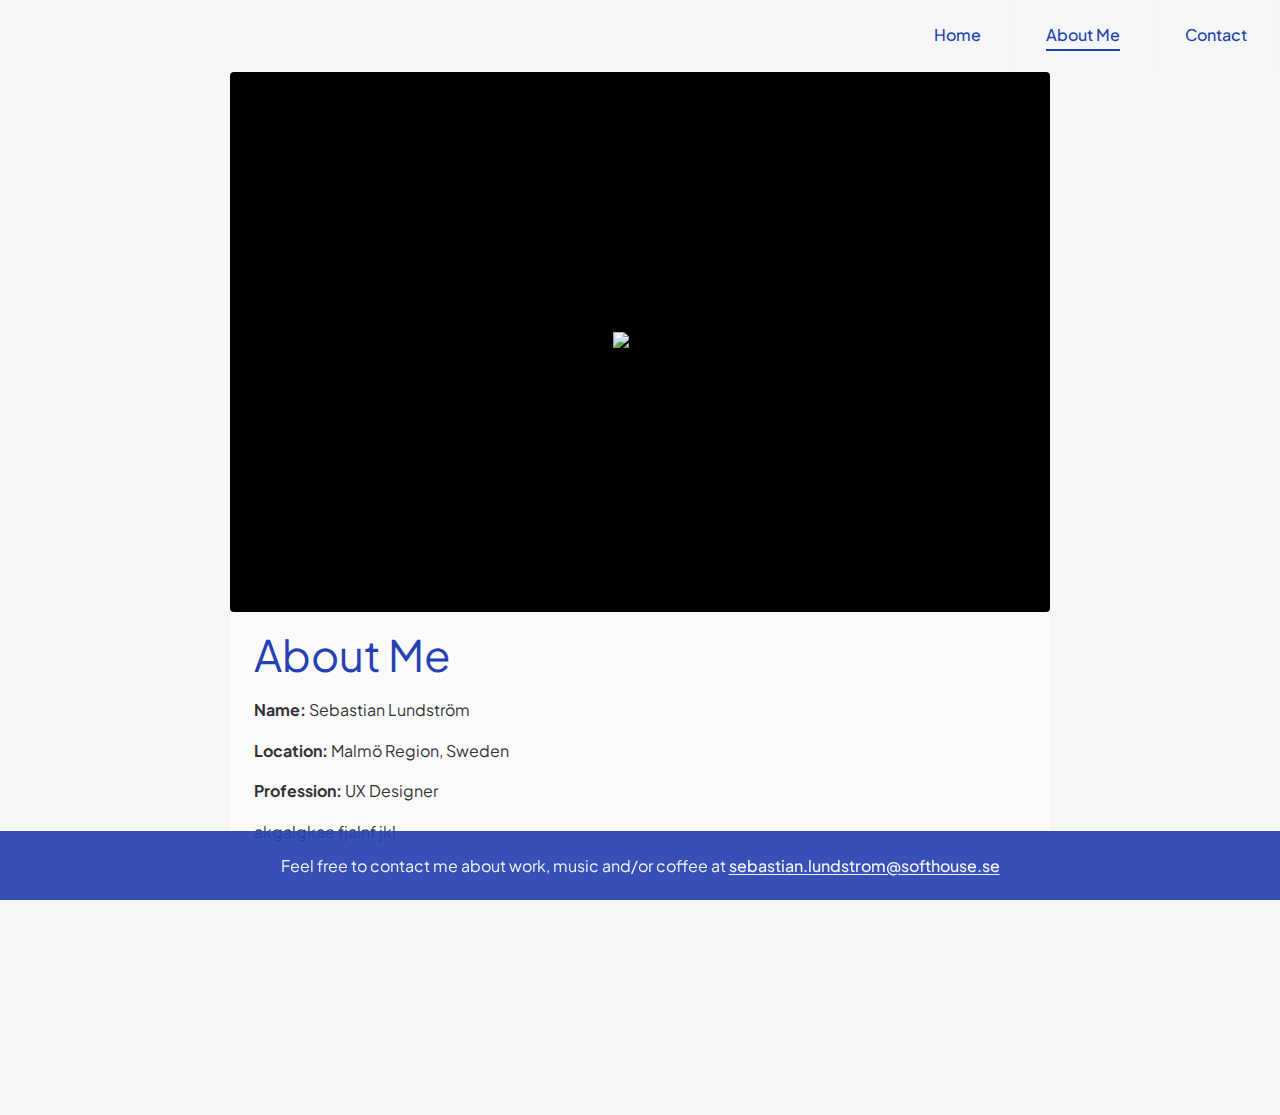
==== aboutme.html @ 915671b0 "design" ====
<!DOCTYPE html>
<html lang="en">
<head>
    <title>Sebastian Lundström - UX Designer</title>
    <meta charset="UTF-8">
    <link rel="preconnect" href="https://fonts.googleapis.com">
    <link rel="preconnect" href="https://fonts.gstatic.com" crossorigin>
    <link href="https://fonts.googleapis.com/css2?family=Plus+Jakarta+Sans:ital,wght@0,200..800;1,200..800&display=swap" rel="stylesheet">
    <link rel="stylesheet" type="text/css" href="styles.css">
    <meta name="viewport" content="width=device-width, initial-scale=1" />
    <meta name="keywords" content="seblund, ux-design, ux-designer, seblund, sebastian lundstrom, sebastian lundström, ux,">
    <meta name="description" content="Sebastian Lundström - UX-designer Based In Malmö, Sweden.">
</head>
<body>
    <header class="header">
        <input class="menu-btn" type="checkbox" id="menu-btn" />
        <label class="menu-icon" for="menu-btn"><span class="navicon"></span></label>
        <ul class="menu">
          <li><a href="index.html">Home</a></li>
          <li><a href="aboutme.html" class="active">About Me</a></li>
          <li><a href="#contact">Contact</a></li>
        </ul>
      </header>
    <main>
        
        <section class="project-details">
            <div class="project-details-box" style="background-color: #000;">
                <img src="me.png" alt="me 2">
            </div>
            <div class="description">
                <p><h2>About Me</h2></p>
                <p><b>Name:</b> Sebastian Lundström</p>
                <p><b>Location:</b> Malmö Region, Sweden</p>
                <p><b>Profession:</b> UX Designer</p>
                <p>akgalgkae fjalnf jkl</p>
            </div>
        </section>
    </main>
    <footer>
        <p>Feel free to contact me about work, music and/or coffee at <a href="mailto:sebastian.lundstrom@softhouse.se"> sebastian.lundstrom@softhouse.se</a></p>
    </footer>
</body>
</html>
---- styles.css ----
* {
    margin: 0;
    padding: 0;
    box-sizing: border-box;
    font-family: Plus Jakarta Sans, sans-serif;
}

body {
    display: flex;
    flex-direction: column;
    align-items: center;
    background-color: #F4F7F5;
}

header {
    margin-bottom: 0px;
}

h1 {
    font-size: 3em;
    font-weight: 200;
    color: #2541B2;
    line-height: 1.3em;
}

h2 {
    font-size: 2.7em;
    font-weight: 400;
    color: #2541B2;
}

a {
    color: #2541B2;
    font-weight: 500;
  }

  .header ul li a.active
  {
    text-decoration: underline;
    text-underline-offset: 8px;
    text-decoration-thickness: 2px;
}
  
  /* header */
  
  .header {
    background-color: #F4F7F5;
    box-shadow: 1px 1px 4px 0 rgba(0,0,0,0.1);
    position: fixed;
    width: 100%;
    z-index: 3;
  }
  
  .header ul {
    margin: 0;
    padding: 0;
    list-style: none;
    overflow: hidden;
    background-color: #F4F7F5;
  }
  
  .header li a {
    display: block;
    padding: 20px 20px;
    border-right: 1px solid #f4f4f4;
    text-decoration: none;
  }
  
  .header li a:hover,
  .header .menu-btn:hover {
    text-decoration: underline;
    text-underline-offset: 8px;
    text-decoration-thickness: 2px;
    opacity: 0.6;
  }

  
  .header .logo {
    display: block;
    float: left;
    font-size: 2em;
    padding: 10px 20px;
    text-decoration: none;
  }
  
  /* menu */
  
  .header .menu {
    clear: both;
    max-height: 0;
    transition: max-height .2s ease-out;
  }
  
  /* menu icon */
  
  .header .menu-icon {
    cursor: pointer;
    display: inline-block;
    float: right;
    padding: 28px 20px;
    position: relative;
    user-select: none;
  }
  
  .header .menu-icon .navicon {
    background: #2541B2;
    display: block;
    height: 2px;
    position: relative;
    transition: background .2s ease-out;
    width: 18px;
  }
  
  .header .menu-icon .navicon:before,
  .header .menu-icon .navicon:after {
    background: #2541B2;
    content: '';
    display: block;
    height: 100%;
    position: absolute;
    transition: all .2s ease-out;
    width: 100%;
  }
  
  .header .menu-icon .navicon:before {
    top: 5px;
  }
  
  .header .menu-icon .navicon:after {
    top: -5px;
  }
  
  /* menu btn */
  
  .header .menu-btn {
    display: none;
  }
  
  .header .menu-btn:checked ~ .menu {
    max-height: 240px;
  }
  
  .header .menu-btn:checked ~ .menu-icon .navicon {
    background: transparent;
  }
  
  .header .menu-btn:checked ~ .menu-icon .navicon:before {
    transform: rotate(-45deg);
  }
  
  .header .menu-btn:checked ~ .menu-icon .navicon:after {
    transform: rotate(45deg);
  }
  
  .header .menu-btn:checked ~ .menu-icon:not(.steps) .navicon:before,
  .header .menu-btn:checked ~ .menu-icon:not(.steps) .navicon:after {
    top: 0;
  }
  
  /* 48em = 768px */
  
  @media (min-width: 48em) {
    .header li {
      float: left;
    }
    .header li a {
      padding: 24px 32px;
    }
    .header .menu {
      clear: none;
      float: right;
      max-height: none;
    }
    .header .menu-icon {
      display: none;
    }
  }

main {
    display: flex;
    flex-wrap: wrap;
    justify-content: left;
    gap: 40px;
    padding-top: 24px;
}

.welcome {
    padding-top: 56px;
    padding-left: 16px;
    padding-right: 16px;
}

.projects {
    display: grid;
    width: 100%;
    max-height: 100%;
}

.project-box {
    position: relative;
    display: flex;
    align-items: center;
    justify-content: center;
    overflow: hidden;
    aspect-ratio: 4 / 3;
}

.projects img {
    max-width: 70%;
    max-height: 80%;
}

.overlay {
    position: absolute;
    top: 0;
    left: 0;
    width: 100%;
    height: 100%;
    background-color: rgba(33, 33, 33, 0.6);
    color: #F4F7F5;
    display: flex;
    align-items: center;
    justify-content: center;
    opacity: 0;
    transition: opacity 0.1s ease;
    backdrop-filter: blur(0.5px);
}

.project-box:active .overlay {
    opacity: 1;
}

.overlay-text {
    font-size: 3em;
    font-weight: 700;
    text-align: center;
    padding: 24px;
}

.project-details {
    display: flex;
    flex-direction: column;
    align-items: center;
    width: 100%;
}

.project-details-box {
    position: relative;
    display: flex;
    align-items: center;
    justify-content: center;
    overflow: hidden;
    width: 100%;
    height: 60vh;
    border-radius: 4px;
}

.project-details-box img {
    max-width: 80%;
    max-height: 80%;
    object-fit: cover;
}

.description {
    padding-top: 0px;
    width: 100%;
    padding-left: 16px;
    padding-right: 16px;
    align-items: center;
    justify-content: center;
}

.description p {
    margin-bottom: 15px;
    line-height: 1.6;
    color: #333;
}

footer {
    bottom: 0;
    position: relative;
    width: 100%;
    padding-top: 80px;
    padding-bottom: 80px;
    background-color: #2541B2;
    text-align: center;
    color: #F4F7F5;
    font-size: 16px;
}

footer p {
    text-align: center;
    padding-left: 40px;
    padding-right: 40px;
}

footer a {
    color: #F4F7F5;
    text-underline-offset: 2px;
}

footer a:hover {
    opacity: 0.6;
}


@media only screen and (min-device-width: 640px) {


    .welcome {
        padding-left: 0px;
        padding-right: 0px;
    }
    

    h1 {
        font-size: 5em;
        color: #2541B2;
    }

    .header {
        box-shadow: 1px 1px 4px 0 rgba(0,0,0,0);
        width: 100%;
      }
      

    main {
        width: 90%;
        margin-bottom: 240px;
    }

    .projects {
        display: grid;
        grid-template-columns: repeat(auto-fit, minmax(400px, 1fr));
        width: 100%;
        gap: 8px;
    }

    .project-box {
        border-radius: 4px;
    }

    .project-box:hover .overlay {
        opacity: 1;
    }
    

    .project-details {
        display: flex;
        flex-direction: column;
        align-items: center;
        width: 80%;
        margin: auto;
        padding-top: 48px;
    }

    .description {
        padding-top: 0px;
        padding-bottom: 16px;
        width: 100%;
        padding-left: 24px;
        padding-right: 24px;
        background-color: #fbfbfb;
    }

    footer {
        position: fixed;
        padding-top: 24px;
        padding-bottom: 24px;
        background-color: rgba(37, 65, 178, 0.92);

    }

}

@media only screen and (min-device-width: 1280px) {

    main {
        width: 80%;
    }
}    
    @media only screen and (min-device-width: 1920px) {

        main {
            width: 60%;
        }
}
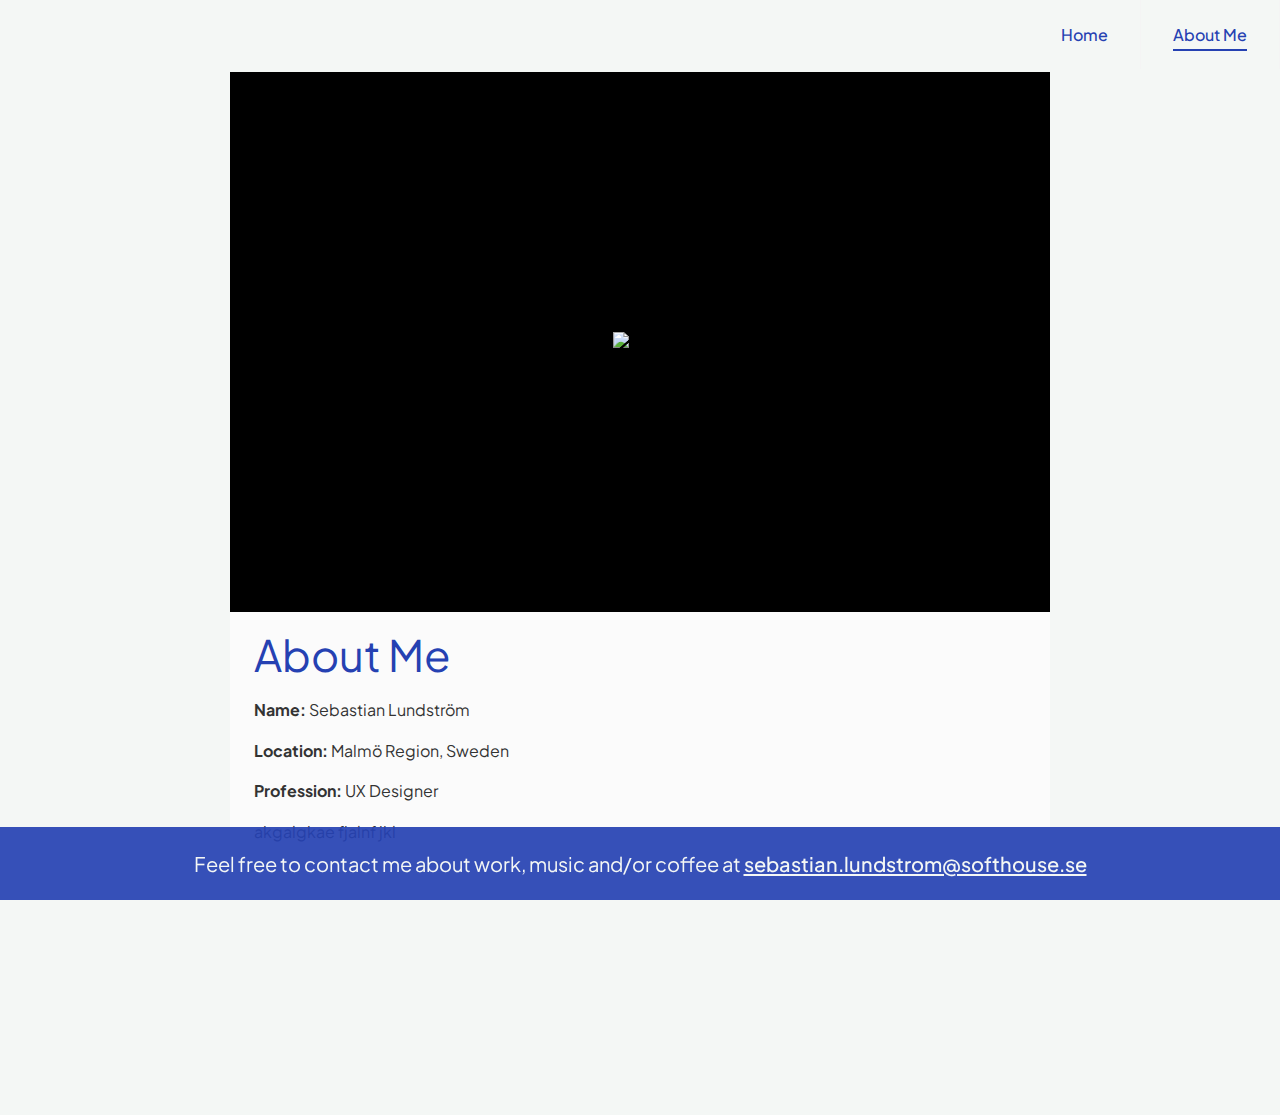
==== commit 971283e9: "fixes" ====
--- a/aboutme.html
+++ b/aboutme.html
@@ -18,7 +18,6 @@
         <ul class="menu">
           <li><a href="index.html">Home</a></li>
           <li><a href="aboutme.html" class="active">About Me</a></li>
-          <li><a href="#contact">Contact</a></li>
         </ul>
       </header>
     <main>
--- a/styles.css
+++ b/styles.css
@@ -242,6 +242,8 @@
     flex-direction: column;
     align-items: center;
     width: 100%;
+    padding-top: 32px;
+    border-radius: 4px;
 }
 
 .project-details-box {
@@ -252,7 +254,6 @@
     overflow: hidden;
     width: 100%;
     height: 60vh;
-    border-radius: 4px;
 }
 
 .project-details-box img {
@@ -285,7 +286,7 @@
     background-color: #2541B2;
     text-align: center;
     color: #F4F7F5;
-    font-size: 16px;
+    font-size: 20px;
 }
 
 footer p {
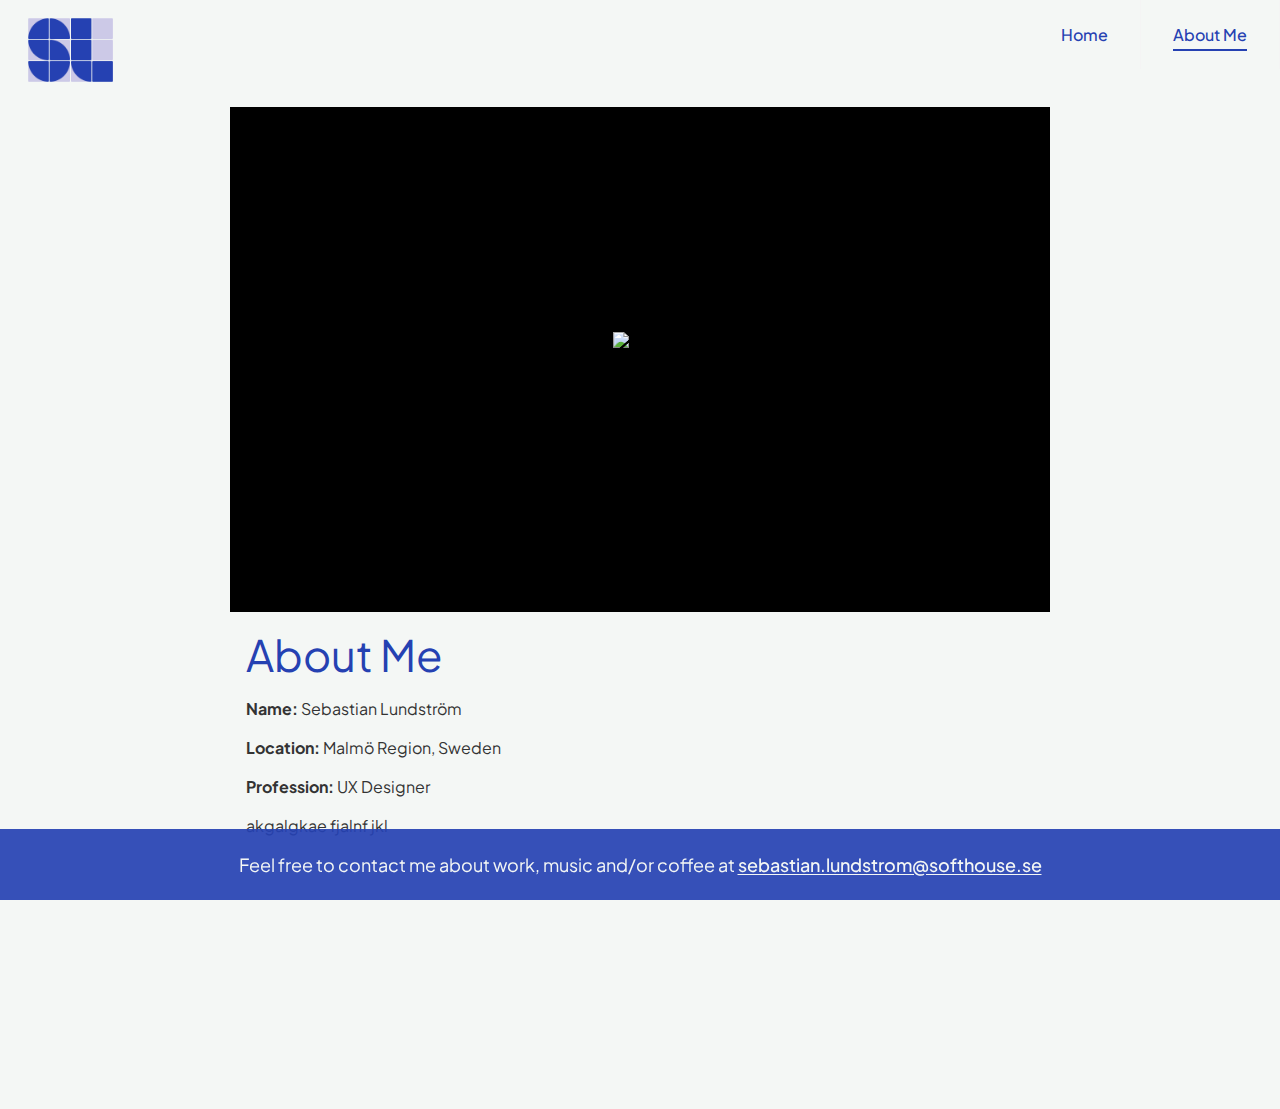
==== commit 9f43e493: "new things to webpages" ====
--- a/aboutme.html
+++ b/aboutme.html
@@ -12,7 +12,7 @@
     <meta name="description" content="Sebastian Lundström - UX-designer Based In Malmö, Sweden.">
 </head>
 <body>
-    <header class="header">
+    <header class="header"><a href="" class="logo"><img src="logo.png"></a>
         <input class="menu-btn" type="checkbox" id="menu-btn" />
         <label class="menu-icon" for="menu-btn"><span class="navicon"></span></label>
         <ul class="menu">
--- a/styles.css
+++ b/styles.css
@@ -29,6 +29,11 @@
     color: #2541B2;
 }
 
+h3 {
+  color:#333;
+  line-height: 250%;
+}
+
 a {
     color: #2541B2;
     font-weight: 500;
@@ -50,6 +55,19 @@
     width: 100%;
     z-index: 3;
   }
+
+  .header .logo {
+    display: block;
+    float: left;
+    font-size: 2em;
+    padding: 10px 20px;
+    text-decoration: none;
+  }
+
+  .header .logo img {
+    height: 80px;
+  }
+  
   
   .header ul {
     margin: 0;
@@ -74,15 +92,7 @@
     opacity: 0.6;
   }
 
-  
-  .header .logo {
-    display: block;
-    float: left;
-    font-size: 2em;
-    padding: 10px 20px;
-    text-decoration: none;
-  }
-  
+
   /* menu */
   
   .header .menu {
@@ -100,6 +110,7 @@
     padding: 28px 20px;
     position: relative;
     user-select: none;
+    background-color: rgba(0,0,0,0);
   }
   
   .header .menu-icon .navicon {
@@ -273,7 +284,7 @@
 
 .description p {
     margin-bottom: 15px;
-    line-height: 1.6;
+    line-height: 150%;
     color: #333;
 }
 
@@ -286,7 +297,7 @@
     background-color: #2541B2;
     text-align: center;
     color: #F4F7F5;
-    font-size: 20px;
+    font-size: 18px;
 }
 
 footer p {
@@ -359,9 +370,9 @@
         padding-top: 0px;
         padding-bottom: 16px;
         width: 100%;
-        padding-left: 24px;
+        /*padding-left: 24px;
         padding-right: 24px;
-        background-color: #fbfbfb;
+        background-color: #fbfbfb;*/
     }
 
     footer {
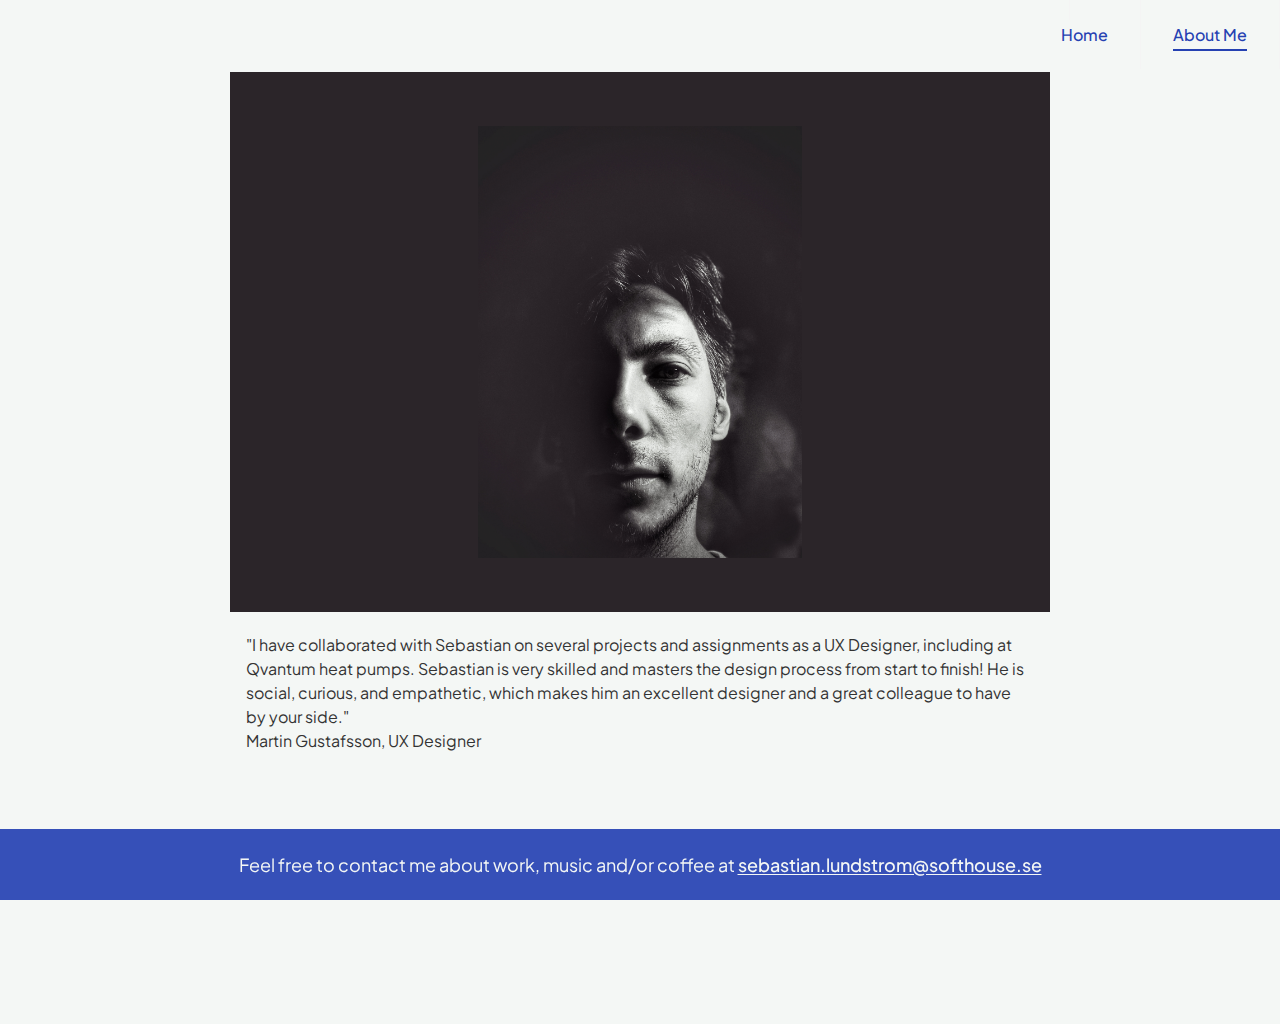
==== commit cf9182db: "changes" ====
--- a/aboutme.html
+++ b/aboutme.html
@@ -12,7 +12,7 @@
     <meta name="description" content="Sebastian Lundström - UX-designer Based In Malmö, Sweden.">
 </head>
 <body>
-    <header class="header"><a href="" class="logo"><img src="logo.png"></a>
+    <header class="header"><a href="" class="logo">
         <input class="menu-btn" type="checkbox" id="menu-btn" />
         <label class="menu-icon" for="menu-btn"><span class="navicon"></span></label>
         <ul class="menu">
@@ -20,21 +20,21 @@
           <li><a href="aboutme.html" class="active">About Me</a></li>
         </ul>
       </header>
-    <main>
+      <main>
         
         <section class="project-details">
-            <div class="project-details-box" style="background-color: #000;">
-                <img src="me.png" alt="me 2">
+            <div class="project-details-box" style="background-color: #2B2529;">
+                <img src="me.jpg" alt="me">
             </div>
             <div class="description">
-                <p><h2>About Me</h2></p>
-                <p><b>Name:</b> Sebastian Lundström</p>
-                <p><b>Location:</b> Malmö Region, Sweden</p>
-                <p><b>Profession:</b> UX Designer</p>
-                <p>akgalgkae fjalnf jkl</p>
+
+                    <br><p>"I have collaborated with Sebastian on several projects and assignments as a UX Designer, including at Qvantum heat pumps. Sebastian is very skilled and masters the design process from start to finish! He is social, curious, and empathetic, which makes him an excellent designer and a great colleague to have by your side." <br>Martin Gustafsson, UX Designer</p>
+
+
             </div>
         </section>
     </main>
+
     <footer>
         <p>Feel free to contact me about work, music and/or coffee at <a href="mailto:sebastian.lundstrom@softhouse.se"> sebastian.lundstrom@softhouse.se</a></p>
     </footer>
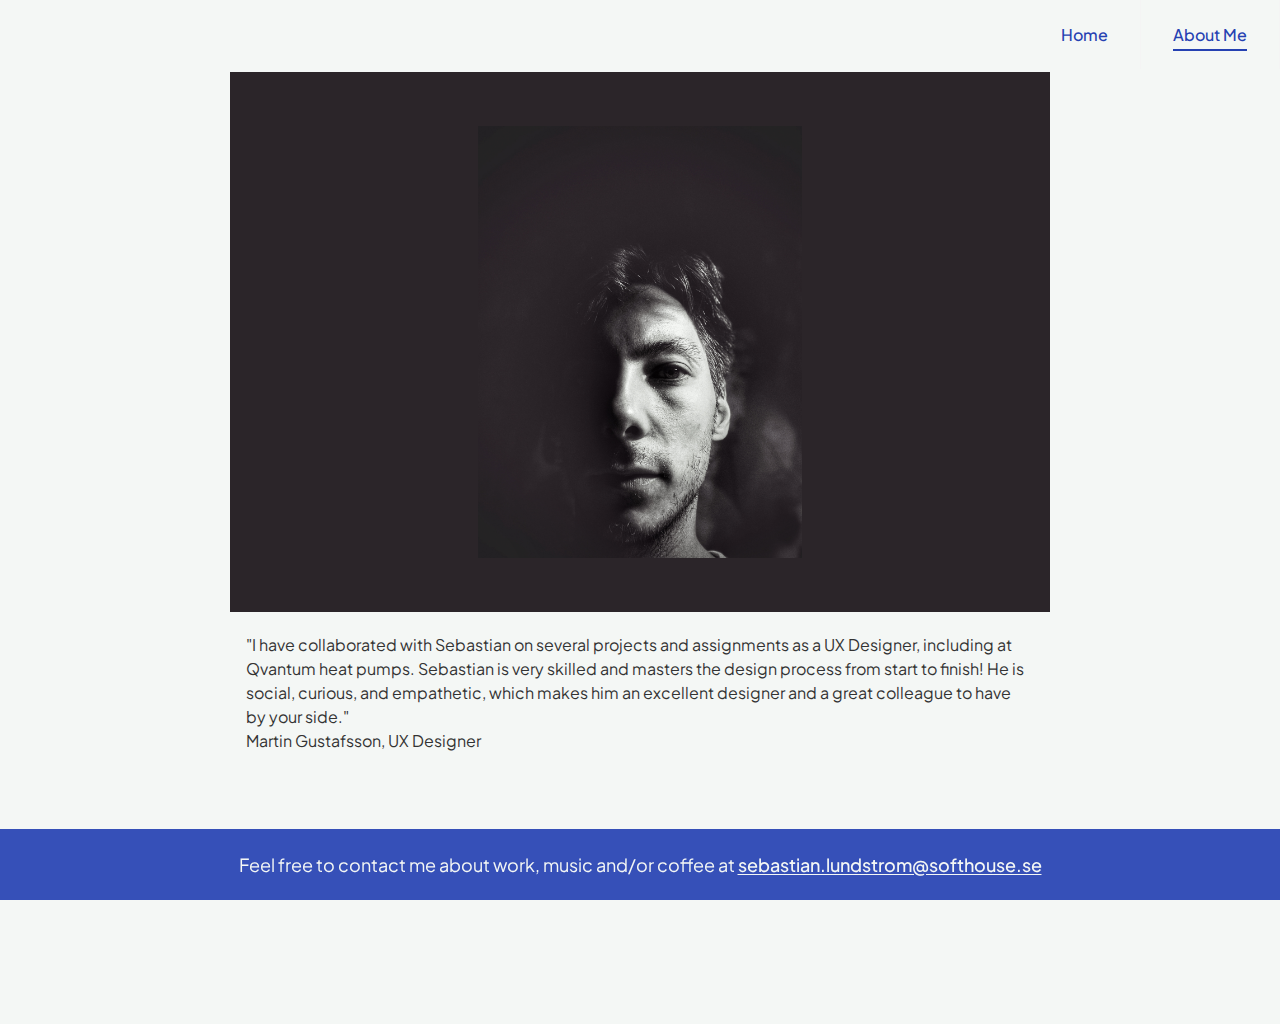
==== commit db9fadbb: "Update aboutme.html" ====
--- a/aboutme.html
+++ b/aboutme.html
@@ -12,7 +12,7 @@
     <meta name="description" content="Sebastian Lundström - UX-designer Based In Malmö, Sweden.">
 </head>
 <body>
-    <header class="header"><a href="" class="logo">
+    <header class="header">
         <input class="menu-btn" type="checkbox" id="menu-btn" />
         <label class="menu-icon" for="menu-btn"><span class="navicon"></span></label>
         <ul class="menu">
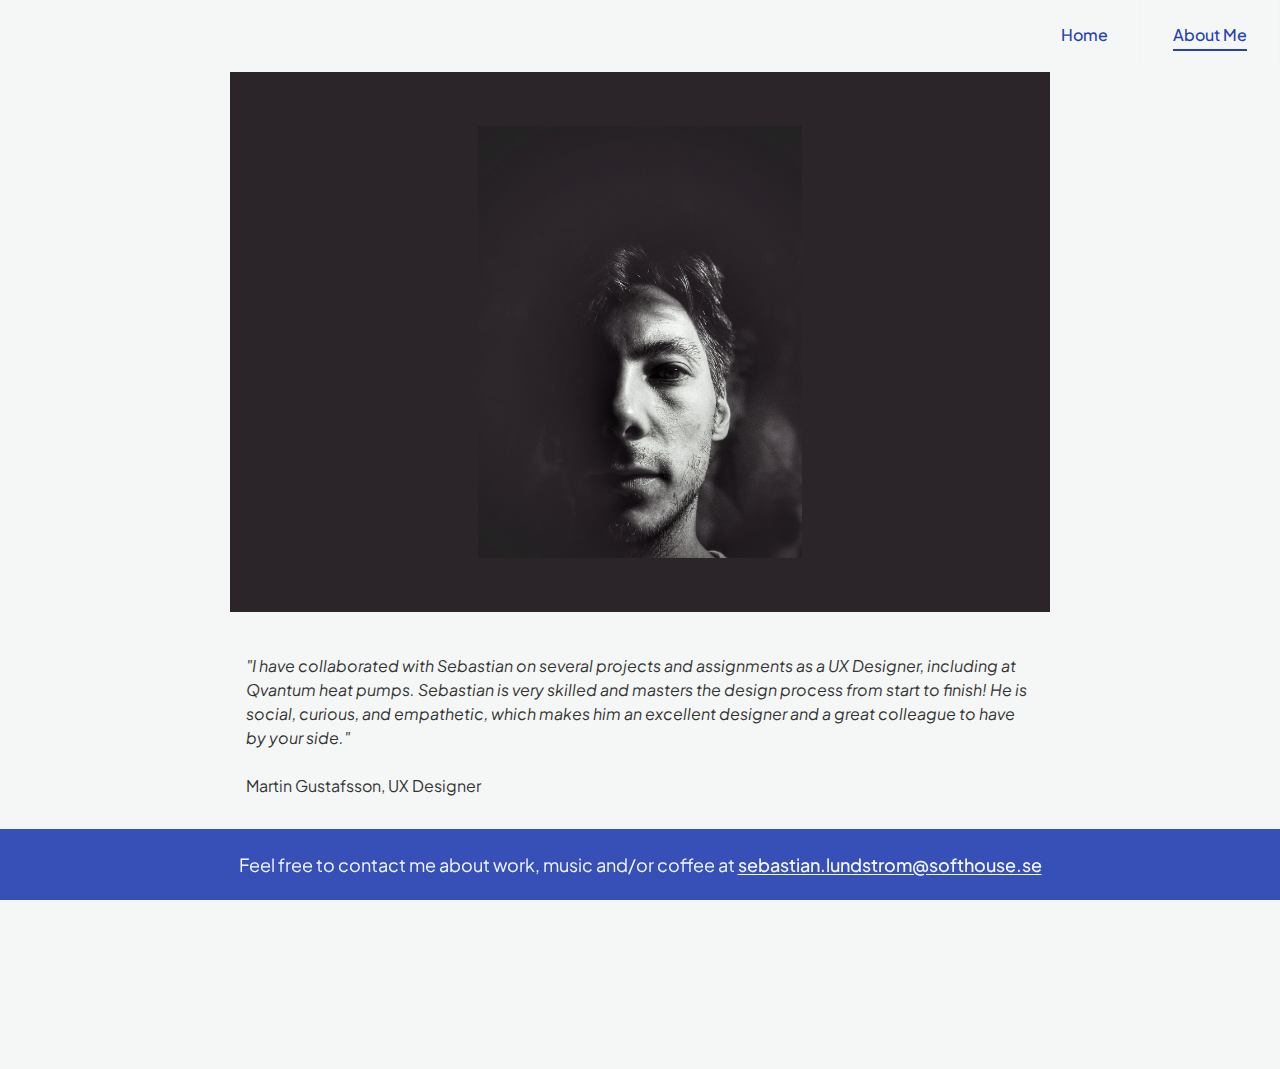
==== commit af76495f: "italic text" ====
--- a/aboutme.html
+++ b/aboutme.html
@@ -28,7 +28,7 @@
             </div>
             <div class="description">
 
-                    <br><p>"I have collaborated with Sebastian on several projects and assignments as a UX Designer, including at Qvantum heat pumps. Sebastian is very skilled and masters the design process from start to finish! He is social, curious, and empathetic, which makes him an excellent designer and a great colleague to have by your side." <br>Martin Gustafsson, UX Designer</p>
+                    <br><br><p><i>"I have collaborated with Sebastian on several projects and assignments as a UX Designer, including at Qvantum heat pumps. Sebastian is very skilled and masters the design process from start to finish! He is social, curious, and empathetic, which makes him an excellent designer and a great colleague to have by your side."</i><br><br>Martin Gustafsson, UX Designer</p>
 
 
             </div>
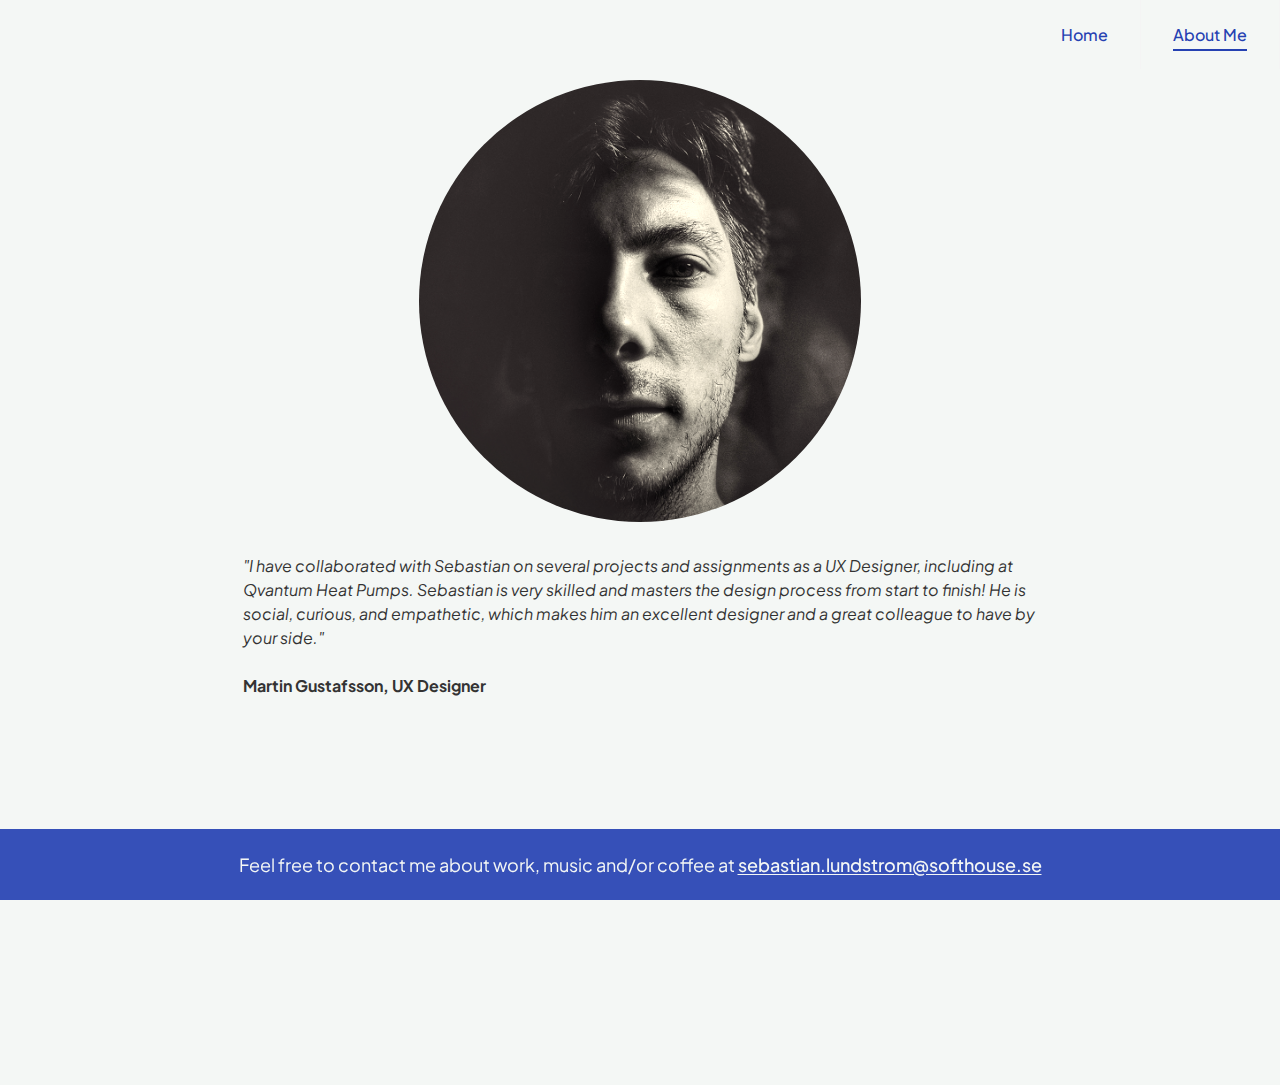
==== commit bf44c099: "fixes" ====
--- a/aboutme.html
+++ b/aboutme.html
@@ -22,13 +22,13 @@
       </header>
       <main>
         
-        <section class="project-details">
-            <div class="project-details-box" style="background-color: #2B2529;">
-                <img src="me.jpg" alt="me">
+        <section class="me-details">
+            <div class="me-details-box">
+                <img src="me.png" alt="me">
             </div>
             <div class="description">
 
-                    <br><br><p><i>"I have collaborated with Sebastian on several projects and assignments as a UX Designer, including at Qvantum heat pumps. Sebastian is very skilled and masters the design process from start to finish! He is social, curious, and empathetic, which makes him an excellent designer and a great colleague to have by your side."</i><br><br>Martin Gustafsson, UX Designer</p>
+                    <p><i>"I have collaborated with Sebastian on several projects and assignments as a UX Designer, including at Qvantum Heat Pumps. Sebastian is very skilled and masters the design process from start to finish! He is social, curious, and empathetic, which makes him an excellent designer and a great colleague to have by your side."</i><br><br><b>Martin Gustafsson, UX Designer</b></p>
 
 
             </div>
--- a/styles.css
+++ b/styles.css
@@ -254,7 +254,6 @@
     align-items: center;
     width: 100%;
     padding-top: 32px;
-    border-radius: 4px;
 }
 
 .project-details-box {
@@ -271,6 +270,35 @@
     max-width: 80%;
     max-height: 80%;
     object-fit: cover;
+}
+
+.me-details {
+  display: flex;
+  flex-direction: column;
+  align-items: center;
+  width: 100%;
+  padding-top: 32px;
+}
+
+.me-details-box {
+  position: relative;
+  display: flex;
+  align-items: center;
+  justify-content: center;
+  overflow: hidden;
+  width: 100%;
+  height: max-content;
+}
+
+.me-details-box img {
+  max-width: 100%;
+  max-height: 100%;
+  object-fit: cover;
+  filter: sepia(30%);
+}
+
+.me-details p {
+margin-top: 16px;
 }
 
 .description {
@@ -364,6 +392,27 @@
         width: 80%;
         margin: auto;
         padding-top: 48px;
+        border-radius: 4px;
+    }
+
+    .me-details {
+      border-radius: 4px;
+    }
+
+    .me-details-box {
+      max-width: 56%;
+      max-height: 56%;
+      margin-top: 24px;
+      margin-bottom: 32px;
+    }
+
+    .me-details-box img {
+      border-radius: 100%;
+    }
+
+    .me-details p {
+      width: 80%;
+      margin: auto;
     }
 
     .description {
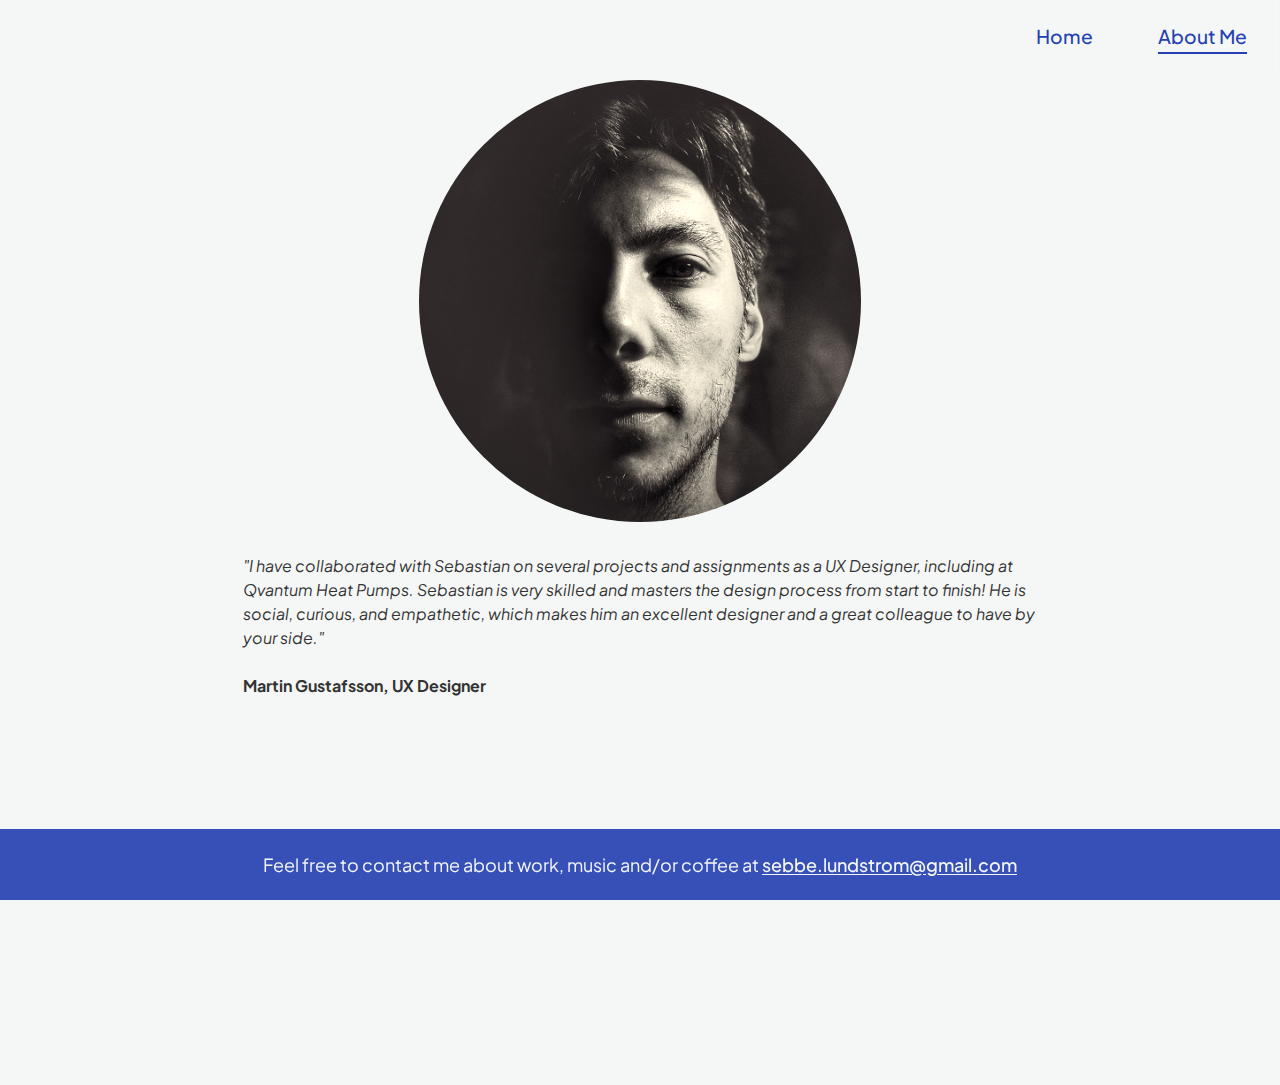
==== commit ec6e9e58: "edited email adress" ====
--- a/aboutme.html
+++ b/aboutme.html
@@ -36,7 +36,7 @@
     </main>
 
     <footer>
-        <p>Feel free to contact me about work, music and/or coffee at <a href="mailto:sebastian.lundstrom@softhouse.se"> sebastian.lundstrom@softhouse.se</a></p>
+        <p>Feel free to contact me about work, music and/or coffee at <a href="mailto:sebbe.lundstrom@gmail.com"> sebbe.lundstrom@gmail.com</a></p>
     </footer>
 </body>
 </html>--- a/styles.css
+++ b/styles.css
@@ -248,6 +248,39 @@
     padding: 24px;
 }
 
+.clients-headline {
+  font-size: 1.6rem;
+  width: 100%;
+
+  padding-left: 16px;
+  padding-right: 16px;
+}
+
+.clients-headline p {
+  color:rgba(37, 65, 178, 1);
+  font-weight: 400;
+  font-size: 2.4rem;
+  margin: auto;
+  padding-bottom: 24px;
+}
+
+.client-box {
+  display: grid;
+  gap: 24px;
+}
+
+.client-name {
+  display: inline-block;
+  color: #333;
+  font-weight: 400;
+}
+
+
+
+ul {
+  font-size: 1.2rem;
+}
+
 .project-details {
     display: flex;
     flex-direction: column;
@@ -383,8 +416,32 @@
     .project-box:hover .overlay {
         opacity: 1;
     }
+
+    .clients-headline {
+      font-size: 3rem;
+      width: 100%;
+      text-align: left;
+      padding: 0;
+    }
     
-
+    .clients-headline p {
+      color:rgba(37, 65, 178, 1);
+      font-weight: 400;
+      font-size: 3.4rem;
+      padding-bottom: 40px;
+    }
+    
+    .client-box {
+      display: grid;
+      gap: 40px;
+    }
+    
+    .client-name {
+      display: inline-block;
+      color: #333;
+      font-weight: 400;
+    }
+    
     .project-details {
         display: flex;
         flex-direction: column;
@@ -392,7 +449,10 @@
         width: 80%;
         margin: auto;
         padding-top: 48px;
-        border-radius: 4px;
+    }
+
+    .project-details-box {
+      border-radius: 4px;
     }
 
     .me-details {
